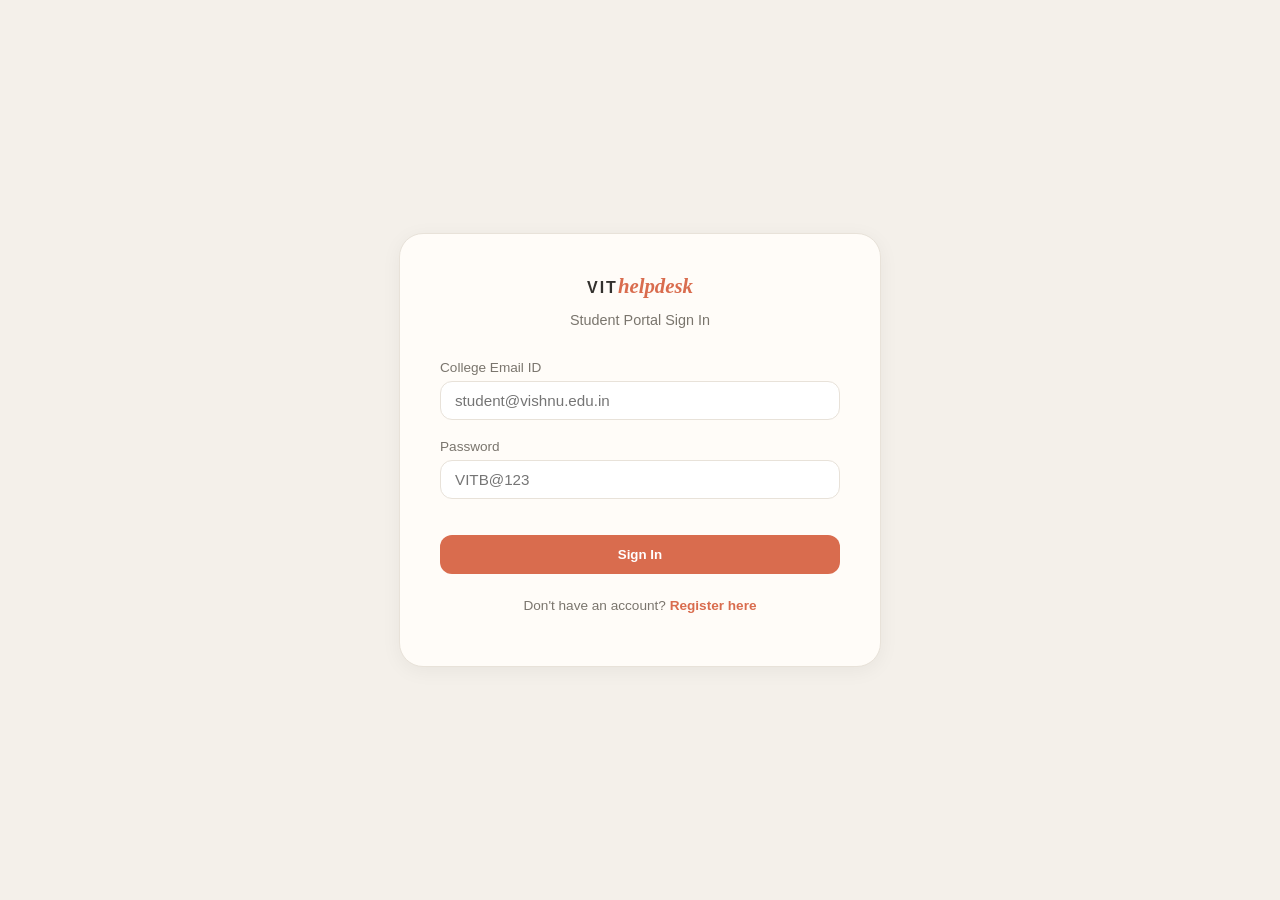
==== frontend/index.html @ 0b266739 "feat: complete helpdesk chatbot with EAPCET 2025 cutoffs and polite conversational flows" ====
<!DOCTYPE html>
<html lang="en">
<head>
    <meta charset="UTF-8">
    <meta name="viewport" content="width=device-width, initial-scale=1.0">
    <title>VIT Helpdesk - Login</title>
    <link rel="stylesheet" href="styles.css">
</head>
<body class="auth-body">
    <div class="auth-card">
        <h2>VIT<span>helpdesk</span></h2>
        <p class="subtitle">Student Portal Sign In</p>
        
        <form id="loginForm">
            <div class="form-group">
                <label>College Email ID</label>
                <input type="email" id="loginEmail" placeholder="student@vishnu.edu.in" required>
            </div>
            <div class="form-group">
                <label>Password</label>
                <input type="password" id="loginPassword" placeholder="VITB@123" required>
            </div>
            <button type="submit" class="auth-btn">Sign In</button>
        </form>
        
        <p class="auth-switch">Don't have an account? <a href="signup.html">Register here</a></p>
    </div>

    <script>
        document.getElementById('loginForm').addEventListener('submit', async (e) => {
            e.preventDefault();
            const email = document.getElementById('loginEmail').value.trim();
            const password = document.getElementById('loginPassword').value;

            try {
                const res = await fetch('http://127.0.0.1:8000/api/login', {
                    method: 'POST',
                    headers: { 'Content-Type': 'application/json' },
                    body: JSON.stringify({ email, password })
                });
                const data = await res.json();
                if (!res.ok) throw new Error(data.detail || 'Login failed');

                localStorage.setItem('vit_logged_in', 'true');
                localStorage.setItem('vit_email', data.email.toLowerCase());
                
                window.location.href = 'chat.html';
            } catch (err) {
                alert(err.message);
            }
        });
    </script>
</body>
</html>
---- frontend/styles.css ----
:root {
    --bg-color: #f4f0ea; 
    --text-main: #33312e;
    --text-muted: #7a756d;
    --header-bg: #fffcf8;
    --bubble-ai: #ffffff;
    --bubble-user: #d96c4e; 
    --text-user: #ffffff;
    --border-light: #e8e2d9;
    --shadow-soft: 0 4px 20px rgba(0,0,0,0.05);
    --input-bg: #ffffff;
}

body {
    font-family: 'Georgia', serif; 
    background-color: var(--bg-color);
    color: var(--text-main);
    margin: 0;
    height: 100vh;
    display: flex;
    flex-direction: column;
}

.app-container {
    display: flex;
    flex-direction: column;
    height: 100%;
    max-width: 900px;
    margin: 0 auto;
    width: 100%;
    box-shadow: var(--shadow-soft);
}

header {
    background-color: var(--header-bg);
    border-bottom: 1px solid var(--border-light);
    padding: 1.2rem 2rem;
    border-radius: 0 0 20px 20px;
}

.header-content {
    display: flex;
    justify-content: space-between;
    align-items: center;
}

.header-actions {
    display: flex;
    gap: 12px;
    align-items: center;
}

h2 {
    font-family: 'Arial', sans-serif;
    text-transform: uppercase;
    letter-spacing: 2px;
    font-size: 1rem;
    font-weight: 700;
    margin: 0;
}

h2 span {
    color: var(--bubble-user);
    font-style: italic;
    font-family: 'Georgia', serif;
    text-transform: lowercase;
    letter-spacing: 0;
    font-size: 1.3rem;
}

.icon-btn, .nav-link {
    background: none;
    border: none;
    color: var(--text-main);
    cursor: pointer;
    text-decoration: none;
    font-family: 'Arial', sans-serif;
    font-size: 0.9rem;
    transition: transform 0.2s;
}
.icon-btn:hover { transform: rotate(15deg); }

main {
    flex: 1;
    overflow-y: auto;
    padding: 2rem;
    display: flex;
    flex-direction: column;
    gap: 1.5rem;
}

.message {
    display: flex;
    align-items: flex-end;
    gap: 1rem;
    max-width: 80%;
}
.ai-message { align-self: flex-start; }
.user-message { align-self: flex-end; flex-direction: row-reverse; }

.avatar {
    width: 35px; height: 35px;
    background-color: var(--border-light);
    border-radius: 50%;
    display: flex; align-items: center; justify-content: center;
    color: var(--text-main); flex-shrink: 0;
}
.user-message .avatar { display: none; }

.bubble {
    padding: 1rem 1.5rem;
    border-radius: 20px;
    font-size: 0.95rem;
    line-height: 1.5;
    box-shadow: var(--shadow-soft);
    font-family: 'Arial', sans-serif;
}
.ai-message .bubble {
    background-color: var(--bubble-ai);
    border-bottom-left-radius: 4px;
    border: 1px solid var(--border-light);
}
.user-message .bubble {
    background-color: var(--bubble-user);
    color: var(--text-user);
    border-bottom-right-radius: 4px;
}

.input-area { padding: 1rem 2rem 1.5rem 2rem; }

.suggestion-chips {
    display: flex;
    gap: 8px;
    margin-bottom: 10px;
    overflow-x: auto;
    padding-bottom: 4px;
}
.chip {
    background-color: var(--bubble-ai);
    border: 1px solid var(--border-light);
    color: var(--text-main);
    padding: 6px 12px;
    border-radius: 16px;
    font-size: 0.85rem;
    cursor: pointer;
    white-space: nowrap;
    transition: background 0.2s;
}
.chip:hover { background-color: var(--bubble-user); color: #fff; border-color: var(--bubble-user); }

.input-wrapper {
    display: flex;
    align-items: flex-end;
    background-color: var(--input-bg);
    border: 1px solid var(--border-light);
    border-radius: 24px;
    padding: 0.5rem 0.5rem 0.5rem 1.5rem;
    box-shadow: var(--shadow-soft);
}

textarea {
    flex: 1; background: none; border: none; color: var(--text-main);
    font-size: 1rem; font-family: 'Arial', sans-serif; resize: none; outline: none; max-height: 150px; padding: 0.5rem 0;
}

.send-btn {
    background-color: var(--bubble-user); color: var(--text-user); border: none; border-radius: 50%;
    width: 40px; height: 40px; display: flex; align-items: center; justify-content: center; cursor: pointer;
    transition: transform 0.2s, box-shadow 0.2s; flex-shrink: 0; margin-left: 10px;
}
.send-btn:hover { transform: translateY(-2px); box-shadow: 0 4px 12px rgba(217, 108, 78, 0.4); }
.send-btn:disabled { background-color: var(--border-light); color: var(--text-muted); cursor: not-allowed; box-shadow: none; transform: none; }

.auth-body { display: flex; align-items: center; justify-content: center; height: 100vh; }
.auth-card { background-color: var(--header-bg); border: 1px solid var(--border-light); padding: 2.5rem; border-radius: 24px; width: 100%; max-width: 400px; box-shadow: var(--shadow-soft); text-align: center; }
.subtitle { color: var(--text-muted); font-size: 0.9rem; margin-bottom: 2rem; font-family: 'Arial', sans-serif; }
.form-group { text-align: left; margin-bottom: 1.2rem; }
.form-group label { display: block; font-size: 0.85rem; font-family: 'Arial', sans-serif; margin-bottom: 6px; color: var(--text-muted); }
.form-group input { width: 100%; padding: 10px 14px; border-radius: 12px; border: 1px solid var(--border-light); background: var(--input-bg); color: var(--text-main); font-size: 0.95rem; outline: none; box-sizing: border-box; }
.auth-btn { width: 100%; background-color: var(--bubble-user); color: #fff; border: none; padding: 12px; border-radius: 12px; font-weight: bold; cursor: pointer; margin-top: 1rem; font-family: 'Arial', sans-serif; transition: opacity 0.2s; }
.auth-btn:hover { opacity: 0.9; }
.auth-switch { margin-top: 1.5rem; font-size: 0.85rem; font-family: 'Arial', sans-serif; color: var(--text-muted); }
.auth-switch a { color: var(--bubble-user); text-decoration: none; font-weight: bold; }

.profile-main { align-items: center; justify-content: center; }
.profile-card { background: var(--header-bg); border: 1px solid var(--border-light); padding: 2.5rem; border-radius: 24px; width: 100%; max-width: 450px; text-align: center; box-shadow: var(--shadow-soft); }
.avatar-large { width: 70px; height: 70px; background: var(--bubble-user); color: #fff; font-size: 1.5rem; font-weight: bold; border-radius: 50%; display: flex; align-items: center; justify-content: center; margin: 0 auto 1rem auto; font-family: 'Arial', sans-serif; }
.profile-stats { display: flex; justify-content: space-around; margin: 1.5rem 0; padding: 1rem 0; border-top: 1px solid var(--border-light); border-bottom: 1px solid var(--border-light); }
.stat-number { display: block; font-size: 1.2rem; font-weight: bold; color: var(--bubble-user); font-family: 'Arial', sans-serif; }
.stat-label { font-size: 0.8rem; color: var(--text-muted); font-family: 'Arial', sans-serif; }
.profile-details { text-align: left; font-family: 'Arial', sans-serif; font-size: 0.9rem; display: flex; flex-direction: column; gap: 8px; margin-bottom: 1.5rem; }
.logout-btn { background-color: #d94e4e !important; }
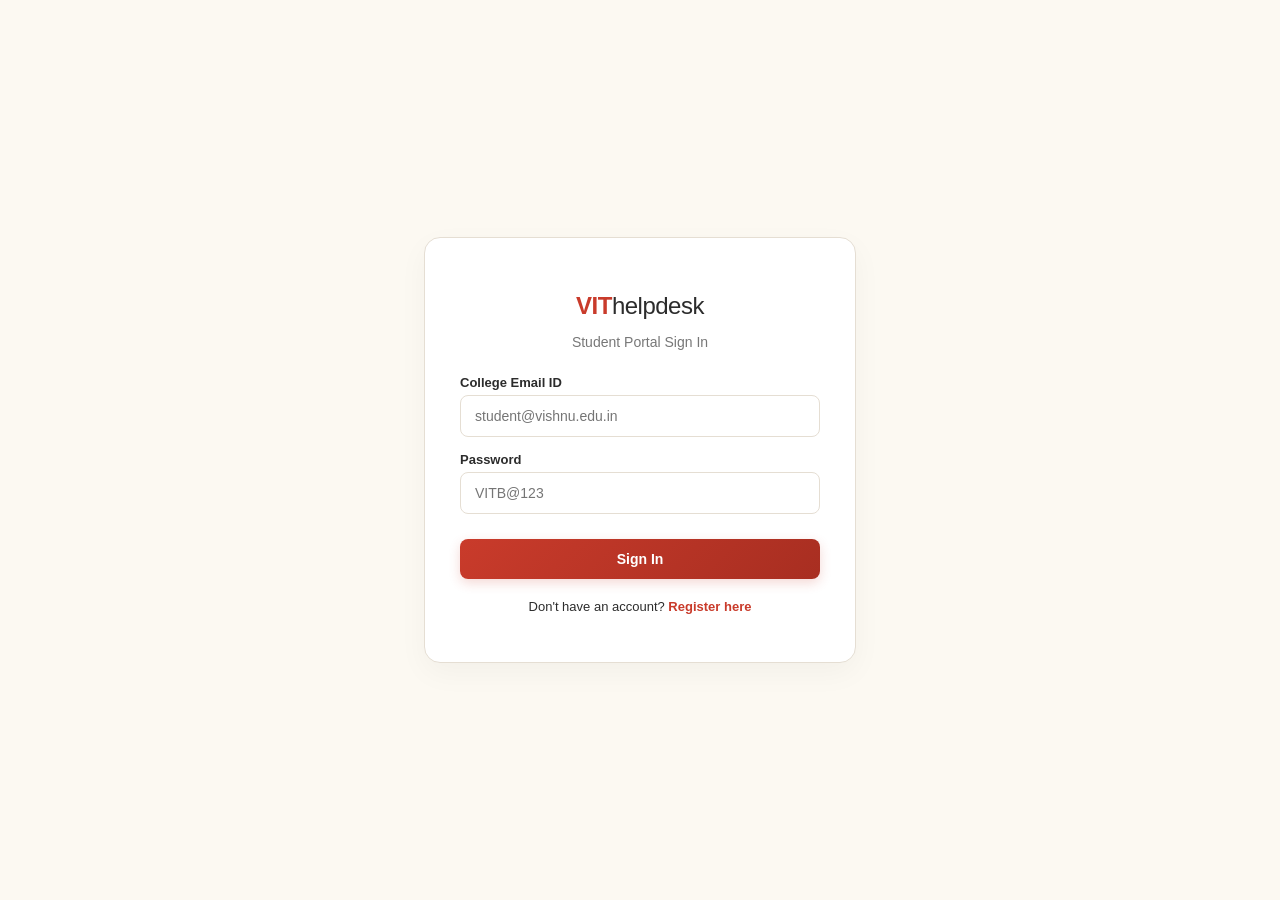
==== commit 34fa5d7e: "Fix chat routing, layout, and session management" ====
--- a/frontend/index.html
+++ b/frontend/index.html
@@ -8,7 +8,7 @@
 </head>
 <body class="auth-body">
     <div class="auth-card">
-        <h2>VIT<span>helpdesk</span></h2>
+        <h2 class="brand-logo">VIT<span>helpdesk</span></h2>
         <p class="subtitle">Student Portal Sign In</p>
         
         <form id="loginForm">
@@ -43,6 +43,7 @@
 
                 localStorage.setItem('vit_logged_in', 'true');
                 localStorage.setItem('vit_email', data.email.toLowerCase());
+                localStorage.setItem('student_email', data.email.toLowerCase());
                 
                 window.location.href = 'chat.html';
             } catch (err) {
--- a/frontend/styles.css
+++ b/frontend/styles.css
@@ -1,192 +1,383 @@
 :root {
-    --bg-color: #f4f0ea; 
-    --text-main: #33312e;
-    --text-muted: #7a756d;
-    --header-bg: #fffcf8;
-    --bubble-ai: #ffffff;
-    --bubble-user: #d96c4e; 
-    --text-user: #ffffff;
-    --border-light: #e8e2d9;
-    --shadow-soft: 0 4px 20px rgba(0,0,0,0.05);
+    --bg-color: #fcf9f2;
+    --card-bg: #ffffff;
+    --text-color: #2c2c2c;
+    --primary: #c93b2b;
+    --primary-gradient: linear-gradient(135deg, #c93b2b 0%, #a82e21 100%);
+    --bot-bg: #f5f1eb;
+    --user-bg: #c93b2b;
+    --user-text: #ffffff;
+    --border-light: #e5ded3;
     --input-bg: #ffffff;
 }
 
+body.dark-mode {
+    --bg-color: #121212;
+    --card-bg: #1e1e1e;
+    --text-color: #e0e0e0;
+    --primary: #e04838;
+    --primary-gradient: linear-gradient(135deg, #e04838 0%, #c93b2b 100%);
+    --bot-bg: #2a2a2a;
+    --user-bg: #e04838;
+    --user-text: #ffffff;
+    --border-light: #333333;
+    --input-bg: #252525;
+}
+
 body {
-    font-family: 'Georgia', serif; 
+    font-family: -apple-system, BlinkMacSystemFont, "Segoe UI", Roboto, Helvetica, Arial, sans-serif;
     background-color: var(--bg-color);
-    color: var(--text-main);
+    color: var(--text-color);
     margin: 0;
+    display: flex;
+    flex-direction: column;
     height: 100vh;
+    transition: background 0.3s, color 0.3s;
+    overflow: hidden;
+}
+
+.brand-logo {
+    font-family: 'Segoe UI', Roboto, sans-serif;
+    font-size: 24px;
+    font-weight: 800;
+    letter-spacing: -0.5px;
+    color: var(--primary);
+}
+
+.brand-logo span {
+    color: var(--text-color);
+    font-weight: 400;
+}
+
+body.dark-mode .brand-logo span {
+    color: #ffffff;
+}
+
+.auth-body {
+    display: flex;
+    justify-content: center;
+    align-items: center;
+    height: 100vh;
+}
+
+.auth-card {
+    background: var(--card-bg);
+    padding: 35px;
+    border-radius: 16px;
+    border: 1px solid var(--border-light);
+    width: 360px;
+    box-shadow: 0 10px 30px rgba(0,0,0,0.04);
+    text-align: center;
+}
+
+.auth-card .brand-logo {
+    margin-bottom: 5px;
+}
+
+.subtitle {
+    font-size: 14px;
+    color: #777;
+    margin-bottom: 25px;
+}
+
+.form-group {
+    margin-bottom: 15px;
+    text-align: left;
+}
+
+.form-group label {
+    display: block;
+    font-size: 13px;
+    margin-bottom: 5px;
+    font-weight: 600;
+}
+
+.form-group input {
+    width: 100%;
+    padding: 12px 14px;
+    border: 1px solid var(--border-light);
+    border-radius: 8px;
+    background: var(--input-bg);
+    color: var(--text-color);
+    box-sizing: border-box;
+    font-size: 14px;
+    outline: none;
+}
+
+.auth-btn {
+    width: 100%;
+    padding: 12px;
+    background: var(--primary-gradient);
+    color: white;
+    border: none;
+    border-radius: 8px;
+    font-weight: bold;
+    cursor: pointer;
+    margin-top: 10px;
+    font-size: 14px;
+    box-shadow: 0 4px 12px rgba(201, 59, 43, 0.2);
+}
+
+.auth-switch {
+    text-align: center;
+    font-size: 13px;
+    margin-top: 20px;
+}
+
+.auth-switch a {
+    color: var(--primary);
+    text-decoration: none;
+    font-weight: 600;
+}
+
+.chat-header {
+    padding: 15px 40px;
+    background: var(--card-bg);
+    border-bottom: 1px solid var(--border-light);
+    display: flex;
+    justify-content: space-between;
+    align-items: center;
+    flex-shrink: 0;
+    z-index: 100;
+}
+
+.header-controls {
+    display: flex;
+    align-items: center;
+    gap: 15px;
+}
+
+.dark-toggle-btn {
+    background: var(--bot-bg);
+    border: 1px solid var(--border-light);
+    color: var(--text-color);
+    padding: 8px 16px;
+    border-radius: 20px;
+    cursor: pointer;
+    font-size: 13px;
+    font-weight: 600;
+    white-space: nowrap;
+}
+
+.profile-icon-btn {
+    background: var(--bot-bg);
+    border: 1px solid var(--border-light);
+    width: 40px;
+    height: 40px;
+    border-radius: 50%;
+    display: flex;
+    align-items: center;
+    justify-content: center;
+    cursor: pointer;
+    color: var(--primary);
+    flex-shrink: 0;
+}
+
+.app-container {
     display: flex;
     flex-direction: column;
-}
-
-.app-container {
+    height: 100vh;
+    width: 100vw;
+}
+
+.chat-container {
+    flex: 1;
+    max-width: 100% !important;
+    width: 100% !important;
+    margin: 0 !important;
+    border-radius: 0 !important;
+    border: none !important;
     display: flex;
     flex-direction: column;
-    height: 100%;
-    max-width: 900px;
-    margin: 0 auto;
-    width: 100%;
-    box-shadow: var(--shadow-soft);
-}
-
-header {
-    background-color: var(--header-bg);
-    border-bottom: 1px solid var(--border-light);
-    padding: 1.2rem 2rem;
-    border-radius: 0 0 20px 20px;
-}
-
-.header-content {
-    display: flex;
-    justify-content: space-between;
-    align-items: center;
-}
-
-.header-actions {
+    box-shadow: none !important;
+}
+
+.chat-box {
+    flex: 1;
+    padding: 25px 40px;
+    overflow-y: auto;
+    display: flex;
+    flex-direction: column;
+    gap: 18px;
+    background: var(--card-bg);
+}
+
+.message {
+    max-width: 80%;
+    padding: 15px 20px;
+    border-radius: 14px;
+    line-height: 1.6;
+    font-size: 14px;
+    white-space: pre-line;
+}
+
+.message.bot {
+    background-color: var(--bot-bg);
+    color: var(--text-color);
+    align-self: flex-start;
+    border-bottom-left-radius: 4px;
+    border: 1px solid var(--border-light);
+}
+
+.message.user {
+    background: var(--primary-gradient);
+    color: var(--user-text);
+    align-self: flex-end;
+    border-bottom-right-radius: 4px;
+}
+
+.quick-replies {
+    padding: 12px 40px;
+    display: flex;
+    gap: 10px;
+    flex-wrap: wrap;
+    background: var(--card-bg);
+    border-top: 1px solid var(--border-light);
+    flex-shrink: 0;
+}
+
+.quick-btn {
+    background: var(--bot-bg);
+    color: var(--text-color);
+    border: 1px solid var(--border-light);
+    padding: 7px 16px;
+    border-radius: 20px;
+    font-size: 12px;
+    font-weight: 500;
+    cursor: pointer;
+}
+
+.quick-btn:hover {
+    border-color: var(--primary);
+    color: var(--primary);
+}
+
+.chat-input-area {
+    padding: 18px 40px;
+    background: var(--card-bg);
+    border-top: 1px solid var(--border-light);
     display: flex;
     gap: 12px;
     align-items: center;
-}
-
-h2 {
-    font-family: 'Arial', sans-serif;
-    text-transform: uppercase;
-    letter-spacing: 2px;
-    font-size: 1rem;
-    font-weight: 700;
-    margin: 0;
-}
-
-h2 span {
-    color: var(--bubble-user);
-    font-style: italic;
-    font-family: 'Georgia', serif;
-    text-transform: lowercase;
-    letter-spacing: 0;
-    font-size: 1.3rem;
-}
-
-.icon-btn, .nav-link {
-    background: none;
+    flex-shrink: 0;
+}
+
+.chat-input-area input {
+    flex: 1;
+    padding: 14px 18px;
+    border-radius: 12px;
+    border: 1px solid var(--border-light);
+    background: var(--bot-bg);
+    color: var(--text-color);
+    outline: none;
+    font-size: 14px;
+}
+
+.chat-input-area button {
+    background: var(--primary-gradient);
+    color: white;
     border: none;
-    color: var(--text-main);
-    cursor: pointer;
+    width: 45px;
+    height: 45px;
+    border-radius: 12px;
+    cursor: pointer;
+    display: flex;
+    align-items: center;
+    justify-content: center;
+    flex-shrink: 0;
+}
+
+.profile-main {
+    display: flex;
+    justify-content: center;
+    align-items: center;
+    padding: 30px 0;
+    flex: 1;
+}
+
+.profile-card {
+    background: var(--card-bg);
+    padding: 35px;
+    border-radius: 16px;
+    border: 1px solid var(--border-light);
+    width: 400px;
+    text-align: center;
+    box-shadow: 0 10px 30px rgba(0,0,0,0.04);
+}
+
+.avatar-large {
+    width: 75px;
+    height: 75px;
+    background: var(--primary-gradient);
+    color: white;
+    font-size: 24px;
+    font-weight: bold;
+    display: flex;
+    align-items: center;
+    justify-content: center;
+    border-radius: 50%;
+    margin: 0 auto 15px auto;
+}
+
+.profile-stats {
+    display: flex;
+    justify-content: space-around;
+    margin-bottom: 20px;
+    background: var(--bot-bg);
+    padding: 14px;
+    border-radius: 12px;
+    border: 1px solid var(--border-light);
+}
+
+.stat-number {
+    display: block;
+    font-size: 18px;
+    font-weight: bold;
+    color: var(--primary);
+}
+
+.stat-label {
+    font-size: 12px;
+    color: #777;
+}
+
+.profile-details {
+    text-align: left;
+    font-size: 14px;
+    margin-bottom: 20px;
+    line-height: 1.8;
+}
+
+.nav-link {
     text-decoration: none;
-    font-family: 'Arial', sans-serif;
-    font-size: 0.9rem;
-    transition: transform 0.2s;
-}
-.icon-btn:hover { transform: rotate(15deg); }
-
-main {
-    flex: 1;
-    overflow-y: auto;
-    padding: 2rem;
-    display: flex;
-    flex-direction: column;
-    gap: 1.5rem;
-}
-
-.message {
-    display: flex;
-    align-items: flex-end;
-    gap: 1rem;
-    max-width: 80%;
-}
-.ai-message { align-self: flex-start; }
-.user-message { align-self: flex-end; flex-direction: row-reverse; }
-
-.avatar {
-    width: 35px; height: 35px;
-    background-color: var(--border-light);
-    border-radius: 50%;
-    display: flex; align-items: center; justify-content: center;
-    color: var(--text-main); flex-shrink: 0;
-}
-.user-message .avatar { display: none; }
-
-.bubble {
-    padding: 1rem 1.5rem;
-    border-radius: 20px;
-    font-size: 0.95rem;
-    line-height: 1.5;
-    box-shadow: var(--shadow-soft);
-    font-family: 'Arial', sans-serif;
-}
-.ai-message .bubble {
-    background-color: var(--bubble-ai);
-    border-bottom-left-radius: 4px;
-    border: 1px solid var(--border-light);
-}
-.user-message .bubble {
-    background-color: var(--bubble-user);
-    color: var(--text-user);
-    border-bottom-right-radius: 4px;
-}
-
-.input-area { padding: 1rem 2rem 1.5rem 2rem; }
-
-.suggestion-chips {
-    display: flex;
-    gap: 8px;
-    margin-bottom: 10px;
-    overflow-x: auto;
-    padding-bottom: 4px;
-}
-.chip {
-    background-color: var(--bubble-ai);
-    border: 1px solid var(--border-light);
-    color: var(--text-main);
-    padding: 6px 12px;
-    border-radius: 16px;
-    font-size: 0.85rem;
-    cursor: pointer;
-    white-space: nowrap;
-    transition: background 0.2s;
-}
-.chip:hover { background-color: var(--bubble-user); color: #fff; border-color: var(--bubble-user); }
-
-.input-wrapper {
-    display: flex;
-    align-items: flex-end;
-    background-color: var(--input-bg);
-    border: 1px solid var(--border-light);
-    border-radius: 24px;
-    padding: 0.5rem 0.5rem 0.5rem 1.5rem;
-    box-shadow: var(--shadow-soft);
-}
-
-textarea {
-    flex: 1; background: none; border: none; color: var(--text-main);
-    font-size: 1rem; font-family: 'Arial', sans-serif; resize: none; outline: none; max-height: 150px; padding: 0.5rem 0;
-}
-
-.send-btn {
-    background-color: var(--bubble-user); color: var(--text-user); border: none; border-radius: 50%;
-    width: 40px; height: 40px; display: flex; align-items: center; justify-content: center; cursor: pointer;
-    transition: transform 0.2s, box-shadow 0.2s; flex-shrink: 0; margin-left: 10px;
-}
-.send-btn:hover { transform: translateY(-2px); box-shadow: 0 4px 12px rgba(217, 108, 78, 0.4); }
-.send-btn:disabled { background-color: var(--border-light); color: var(--text-muted); cursor: not-allowed; box-shadow: none; transform: none; }
-
-.auth-body { display: flex; align-items: center; justify-content: center; height: 100vh; }
-.auth-card { background-color: var(--header-bg); border: 1px solid var(--border-light); padding: 2.5rem; border-radius: 24px; width: 100%; max-width: 400px; box-shadow: var(--shadow-soft); text-align: center; }
-.subtitle { color: var(--text-muted); font-size: 0.9rem; margin-bottom: 2rem; font-family: 'Arial', sans-serif; }
-.form-group { text-align: left; margin-bottom: 1.2rem; }
-.form-group label { display: block; font-size: 0.85rem; font-family: 'Arial', sans-serif; margin-bottom: 6px; color: var(--text-muted); }
-.form-group input { width: 100%; padding: 10px 14px; border-radius: 12px; border: 1px solid var(--border-light); background: var(--input-bg); color: var(--text-main); font-size: 0.95rem; outline: none; box-sizing: border-box; }
-.auth-btn { width: 100%; background-color: var(--bubble-user); color: #fff; border: none; padding: 12px; border-radius: 12px; font-weight: bold; cursor: pointer; margin-top: 1rem; font-family: 'Arial', sans-serif; transition: opacity 0.2s; }
-.auth-btn:hover { opacity: 0.9; }
-.auth-switch { margin-top: 1.5rem; font-size: 0.85rem; font-family: 'Arial', sans-serif; color: var(--text-muted); }
-.auth-switch a { color: var(--bubble-user); text-decoration: none; font-weight: bold; }
-
-.profile-main { align-items: center; justify-content: center; }
-.profile-card { background: var(--header-bg); border: 1px solid var(--border-light); padding: 2.5rem; border-radius: 24px; width: 100%; max-width: 450px; text-align: center; box-shadow: var(--shadow-soft); }
-.avatar-large { width: 70px; height: 70px; background: var(--bubble-user); color: #fff; font-size: 1.5rem; font-weight: bold; border-radius: 50%; display: flex; align-items: center; justify-content: center; margin: 0 auto 1rem auto; font-family: 'Arial', sans-serif; }
-.profile-stats { display: flex; justify-content: space-around; margin: 1.5rem 0; padding: 1rem 0; border-top: 1px solid var(--border-light); border-bottom: 1px solid var(--border-light); }
-.stat-number { display: block; font-size: 1.2rem; font-weight: bold; color: var(--bubble-user); font-family: 'Arial', sans-serif; }
-.stat-label { font-size: 0.8rem; color: var(--text-muted); font-family: 'Arial', sans-serif; }
-.profile-details { text-align: left; font-family: 'Arial', sans-serif; font-size: 0.9rem; display: flex; flex-direction: column; gap: 8px; margin-bottom: 1.5rem; }
-.logout-btn { background-color: #d94e4e !important; }+    font-weight: 600;
+    color: var(--primary);
+}
+
+.logout-btn {
+    background: #d9534f !important;
+    box-shadow: none !important;
+    margin-top: 10px;
+}
+
+body.dark-mode .chat-container,
+body.dark-mode header.chat-header,
+body.dark-mode .chat-box,
+body.dark-mode .quick-replies,
+body.dark-mode .chat-input-area {
+    background-color: #1e1e1e !important;
+    border-color: #333333 !important;
+}
+body.dark-mode input {
+    background-color: #2a2a2a !important;
+    color: #ffffff !important;
+}
+body.dark-mode .message.bot {
+    background-color: #2d2d2d !important;
+    color: #e0e0e0 !important;
+}
+body.dark-mode .quick-btn {
+    background: #2a2a2a !important;
+    color: #e0e0e0 !important;
+    border-color: #444444 !important;
+}
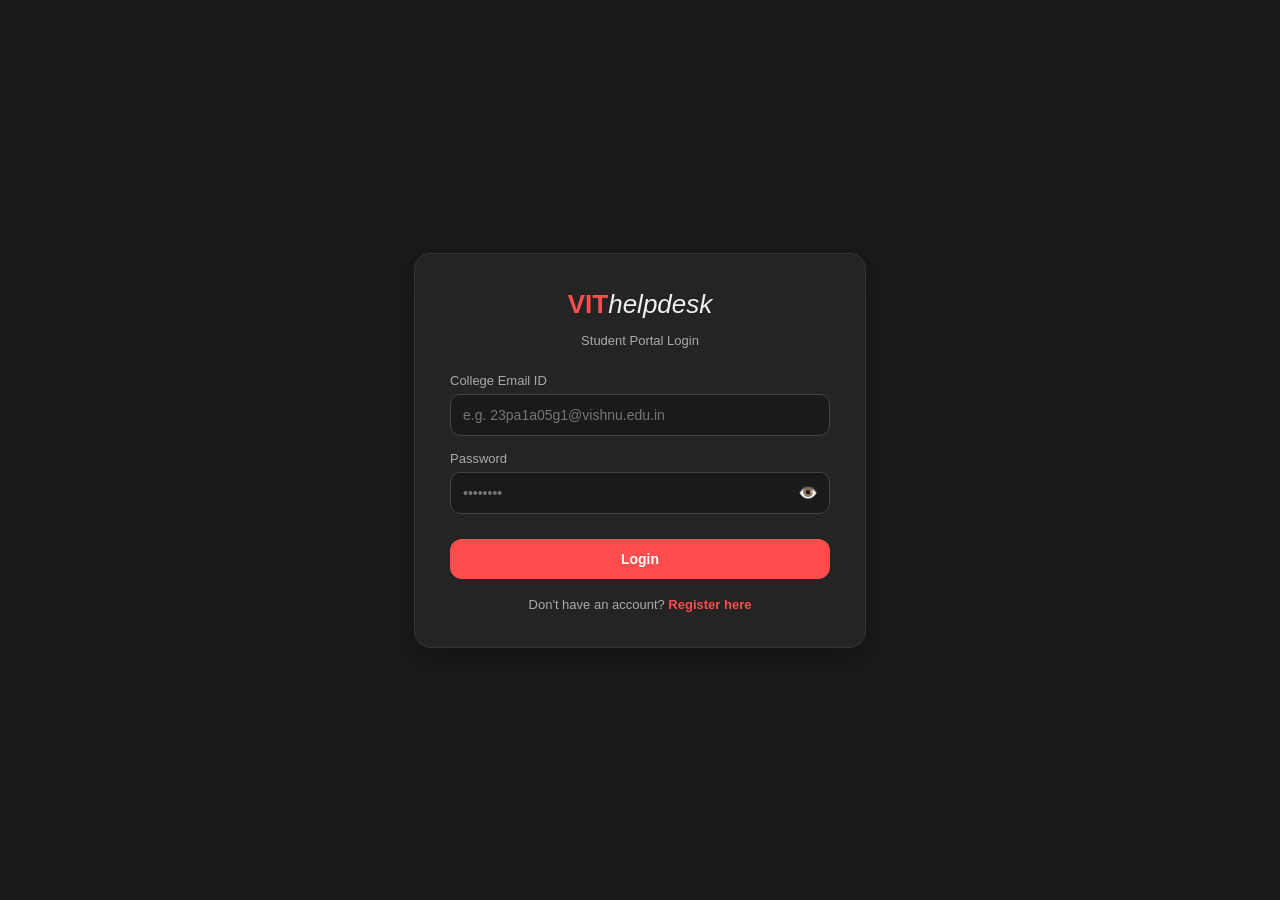
==== commit 24d58e90: "Add updated chatbot features, ticket management, and authentication fixes" ====
--- a/frontend/index.html
+++ b/frontend/index.html
@@ -1,55 +1,195 @@
 <!DOCTYPE html>
-<html lang="en">
+<html lang="en" data-theme="dark">
 <head>
     <meta charset="UTF-8">
     <meta name="viewport" content="width=device-width, initial-scale=1.0">
-    <title>VIT Helpdesk - Login</title>
+    <title>Login - VIThelpdesk</title>
+    <script>
+        const storedTheme = localStorage.getItem('vit_theme') || 'dark';
+        document.documentElement.setAttribute('data-theme', storedTheme);
+    </script>
     <link rel="stylesheet" href="styles.css">
+    <style>
+        body {
+            display: flex;
+            justify-content: center;
+            align-items: center;
+            height: 100vh;
+            margin: 0;
+            background-color: var(--bg-color);
+            color: var(--text-color);
+        }
+        .login-card {
+            background-color: var(--card-bg);
+            border: 1px solid var(--border-light);
+            padding: 35px;
+            border-radius: 16px;
+            width: 100%;
+            max-width: 380px;
+            box-shadow: 0 8px 24px rgba(0,0,0,0.3);
+            text-align: center;
+        }
+        .brand-logo {
+            font-size: 26px;
+            font-weight: 800;
+            color: #ff4d4d;
+            margin-bottom: 5px;
+        }
+        .brand-logo span {
+            color: var(--text-color);
+            font-style: italic;
+            font-weight: 400;
+        }
+        .form-group {
+            margin-bottom: 15px;
+            text-align: left;
+        }
+        .form-group label {
+            display: block;
+            font-size: 13px;
+            color: var(--text-muted);
+            margin-bottom: 6px;
+        }
+        .password-wrapper {
+            position: relative;
+            display: flex;
+            align-items: center;
+        }
+        input {
+            width: 100%;
+            padding: 12px;
+            padding-right: 40px;
+            border-radius: 10px;
+            border: 1px solid var(--input-border);
+            background-color: var(--input-bg);
+            color: var(--text-color);
+            box-sizing: border-box;
+            font-size: 14px;
+        }
+        input:focus {
+            outline: none;
+            border-color: #ff4d4d;
+        }
+        .eye-btn {
+            position: absolute;
+            right: 12px;
+            background: none;
+            border: none;
+            cursor: pointer;
+            color: var(--text-muted);
+            font-size: 16px;
+            padding: 0;
+            display: flex;
+            align-items: center;
+        }
+        .eye-btn:hover {
+            color: #ff4d4d;
+        }
+        .auth-btn {
+            width: 100%;
+            background-color: #ff4d4d;
+            color: white;
+            border: none;
+            padding: 12px;
+            border-radius: 12px;
+            cursor: pointer;
+            font-weight: bold;
+            font-size: 14px;
+            margin-top: 10px;
+        }
+        .auth-btn:hover {
+            background-color: #e03b3b;
+        }
+        .register-link {
+            margin-top: 18px;
+            font-size: 13px;
+            color: var(--text-muted);
+        }
+        .register-link a {
+            color: #ff4d4d;
+            text-decoration: none;
+            font-weight: 600;
+        }
+        .register-link a:hover {
+            text-decoration: underline;
+        }
+    </style>
 </head>
-<body class="auth-body">
-    <div class="auth-card">
-        <h2 class="brand-logo">VIT<span>helpdesk</span></h2>
-        <p class="subtitle">Student Portal Sign In</p>
+<body>
+
+    <div class="login-card">
+        <div class="brand-logo">VIT<span>helpdesk</span></div>
+        <p class="text-muted" style="margin-bottom: 25px;">Student Portal Login</p>
         
-        <form id="loginForm">
+        <form id="loginForm" onsubmit="handleLogin(event)">
             <div class="form-group">
                 <label>College Email ID</label>
-                <input type="email" id="loginEmail" placeholder="student@vishnu.edu.in" required>
+                <input type="email" id="loginEmail" placeholder="e.g. 23pa1a05g1@vishnu.edu.in" required>
             </div>
             <div class="form-group">
                 <label>Password</label>
-                <input type="password" id="loginPassword" placeholder="VITB@123" required>
+                <div class="password-wrapper">
+                    <input type="password" id="loginPassword" placeholder="••••••••" required>
+                    <button type="button" class="eye-btn" id="toggleEyeBtn" onclick="togglePasswordVisibility()">👁️</button>
+                </div>
             </div>
-            <button type="submit" class="auth-btn">Sign In</button>
+            <button type="submit" class="auth-btn">Login</button>
         </form>
-        
-        <p class="auth-switch">Don't have an account? <a href="signup.html">Register here</a></p>
+
+        <div class="register-link">
+            Don't have an account? <a href="signup.html">Register here</a>
+        </div>
     </div>
 
     <script>
-        document.getElementById('loginForm').addEventListener('submit', async (e) => {
-            e.preventDefault();
-            const email = document.getElementById('loginEmail').value.trim();
-            const password = document.getElementById('loginPassword').value;
+        function togglePasswordVisibility() {
+            const passwordInput = document.getElementById('loginPassword');
+            const eyeBtn = document.getElementById('toggleEyeBtn');
+            
+            if (passwordInput.type === 'password') {
+                passwordInput.type = 'text';
+                eyeBtn.innerText = '🙈';
+            } else {
+                passwordInput.type = 'password';
+                eyeBtn.innerText = '👁️';
+            }
+        }
+
+        async function handleLogin(event) {
+            event.preventDefault();
+            
+            const emailInput = document.getElementById('loginEmail');
+            const passwordInput = document.getElementById('loginPassword');
+            
+            if (!emailInput || !passwordInput) {
+                alert("Form fields not found!");
+                return;
+            }
+
+            const email = emailInput.value.trim().toLowerCase();
+            const password = passwordInput.value.trim();
 
             try {
-                const res = await fetch('http://127.0.0.1:8000/api/login', {
+                const response = await fetch('http://127.0.0.1:8000/api/login', {
                     method: 'POST',
                     headers: { 'Content-Type': 'application/json' },
                     body: JSON.stringify({ email, password })
                 });
-                const data = await res.json();
-                if (!res.ok) throw new Error(data.detail || 'Login failed');
 
-                localStorage.setItem('vit_logged_in', 'true');
-                localStorage.setItem('vit_email', data.email.toLowerCase());
-                localStorage.setItem('student_email', data.email.toLowerCase());
+                const data = await response.json();
                 
-                window.location.href = 'chat.html';
+                if (response.ok && data.success) {
+                    localStorage.setItem('student_email', email);
+                    localStorage.setItem('vit_email', email);
+                    window.location.href = 'chat.html';
+                } else {
+                    alert(data.detail || 'Invalid email or password.');
+                }
             } catch (err) {
-                alert(err.message);
+                console.error('Login error:', err);
+                alert('Could not connect to backend server. Make sure FastAPI is running.');
             }
-        });
+        }
     </script>
 </body>
 </html>
--- a/frontend/styles.css
+++ b/frontend/styles.css
@@ -1,383 +1,173 @@
-:root {
-    --bg-color: #fcf9f2;
-    --card-bg: #ffffff;
-    --text-color: #2c2c2c;
-    --primary: #c93b2b;
-    --primary-gradient: linear-gradient(135deg, #c93b2b 0%, #a82e21 100%);
-    --bot-bg: #f5f1eb;
-    --user-bg: #c93b2b;
-    --user-text: #ffffff;
-    --border-light: #e5ded3;
-    --input-bg: #ffffff;
+:root, [data-theme="dark"] {
+    --bg-color: #1a1a1a;
+    --card-bg: #242424;
+    --text-color: #f0f0f0;
+    --text-muted: #aaa;
+    --border-light: #333;
+    --input-bg: #1a1a1a;
+    --input-border: #444;
 }
 
-body.dark-mode {
-    --bg-color: #121212;
-    --card-bg: #1e1e1e;
-    --text-color: #e0e0e0;
-    --primary: #e04838;
-    --primary-gradient: linear-gradient(135deg, #e04838 0%, #c93b2b 100%);
-    --bot-bg: #2a2a2a;
-    --user-bg: #e04838;
-    --user-text: #ffffff;
-    --border-light: #333333;
-    --input-bg: #252525;
+[data-theme="light"] {
+    --bg-color: #f4f6f9;
+    --card-bg: #ffffff;
+    --text-color: #333333;
+    --text-muted: #666;
+    --border-light: #e0e0e0;
+    --input-bg: #ffffff;
+    --input-border: #ccc;
 }
 
 body {
-    font-family: -apple-system, BlinkMacSystemFont, "Segoe UI", Roboto, Helvetica, Arial, sans-serif;
+    font-family: 'Segoe UI', Tahoma, Geneva, Verdana, sans-serif;
     background-color: var(--bg-color);
     color: var(--text-color);
     margin: 0;
-    display: flex;
-    flex-direction: column;
-    height: 100vh;
+    padding: 0;
     transition: background 0.3s, color 0.3s;
-    overflow: hidden;
-}
-
-.brand-logo {
-    font-family: 'Segoe UI', Roboto, sans-serif;
-    font-size: 24px;
-    font-weight: 800;
-    letter-spacing: -0.5px;
-    color: var(--primary);
-}
-
-.brand-logo span {
-    color: var(--text-color);
-    font-weight: 400;
-}
-
-body.dark-mode .brand-logo span {
-    color: #ffffff;
-}
-
-.auth-body {
-    display: flex;
-    justify-content: center;
-    align-items: center;
-    height: 100vh;
-}
-
-.auth-card {
-    background: var(--card-bg);
-    padding: 35px;
-    border-radius: 16px;
-    border: 1px solid var(--border-light);
-    width: 360px;
-    box-shadow: 0 10px 30px rgba(0,0,0,0.04);
-    text-align: center;
-}
-
-.auth-card .brand-logo {
-    margin-bottom: 5px;
-}
-
-.subtitle {
-    font-size: 14px;
-    color: #777;
-    margin-bottom: 25px;
-}
-
-.form-group {
-    margin-bottom: 15px;
-    text-align: left;
-}
-
-.form-group label {
-    display: block;
-    font-size: 13px;
-    margin-bottom: 5px;
-    font-weight: 600;
-}
-
-.form-group input {
-    width: 100%;
-    padding: 12px 14px;
-    border: 1px solid var(--border-light);
-    border-radius: 8px;
-    background: var(--input-bg);
-    color: var(--text-color);
-    box-sizing: border-box;
-    font-size: 14px;
-    outline: none;
-}
-
-.auth-btn {
-    width: 100%;
-    padding: 12px;
-    background: var(--primary-gradient);
-    color: white;
-    border: none;
-    border-radius: 8px;
-    font-weight: bold;
-    cursor: pointer;
-    margin-top: 10px;
-    font-size: 14px;
-    box-shadow: 0 4px 12px rgba(201, 59, 43, 0.2);
-}
-
-.auth-switch {
-    text-align: center;
-    font-size: 13px;
-    margin-top: 20px;
-}
-
-.auth-switch a {
-    color: var(--primary);
-    text-decoration: none;
-    font-weight: 600;
-}
-
-.chat-header {
-    padding: 15px 40px;
-    background: var(--card-bg);
-    border-bottom: 1px solid var(--border-light);
-    display: flex;
-    justify-content: space-between;
-    align-items: center;
-    flex-shrink: 0;
-    z-index: 100;
-}
-
-.header-controls {
-    display: flex;
-    align-items: center;
-    gap: 15px;
-}
-
-.dark-toggle-btn {
-    background: var(--bot-bg);
-    border: 1px solid var(--border-light);
-    color: var(--text-color);
-    padding: 8px 16px;
-    border-radius: 20px;
-    cursor: pointer;
-    font-size: 13px;
-    font-weight: 600;
-    white-space: nowrap;
-}
-
-.profile-icon-btn {
-    background: var(--bot-bg);
-    border: 1px solid var(--border-light);
-    width: 40px;
-    height: 40px;
-    border-radius: 50%;
-    display: flex;
-    align-items: center;
-    justify-content: center;
-    cursor: pointer;
-    color: var(--primary);
-    flex-shrink: 0;
 }
 
 .app-container {
     display: flex;
     flex-direction: column;
-    height: 100vh;
-    width: 100vw;
+    min-height: 100vh;
 }
 
-.chat-container {
-    flex: 1;
-    max-width: 100% !important;
-    width: 100% !important;
-    margin: 0 !important;
-    border-radius: 0 !important;
-    border: none !important;
+.chat-header {
+    padding: 20px 30px;
+    background-color: var(--card-bg);
+    border-bottom: 1px solid var(--border-light);
     display: flex;
-    flex-direction: column;
-    box-shadow: none !important;
+    justify-content: space-between;
+    align-items: center;
 }
 
-.chat-box {
-    flex: 1;
-    padding: 25px 40px;
-    overflow-y: auto;
-    display: flex;
-    flex-direction: column;
-    gap: 18px;
-    background: var(--card-bg);
+.brand-logo {
+    color: #ff4d4d;
+    font-weight: 800;
 }
 
-.message {
-    max-width: 80%;
-    padding: 15px 20px;
-    border-radius: 14px;
-    line-height: 1.6;
-    font-size: 14px;
-    white-space: pre-line;
+.brand-logo span {
+    color: var(--text-color);
+    font-style: italic;
+    font-weight: 400;
 }
 
-.message.bot {
-    background-color: var(--bot-bg);
+.nav-link {
     color: var(--text-color);
-    align-self: flex-start;
-    border-bottom-left-radius: 4px;
-    border: 1px solid var(--border-light);
+    text-decoration: none;
+    font-weight: 600;
 }
 
-.message.user {
-    background: var(--primary-gradient);
-    color: var(--user-text);
-    align-self: flex-end;
-    border-bottom-right-radius: 4px;
+.profile-main {
+    flex: 1;
+    display: flex;
+    justify-content: center;
+    align-items: center;
+    padding: 20px;
 }
 
-.quick-replies {
-    padding: 12px 40px;
-    display: flex;
-    gap: 10px;
-    flex-wrap: wrap;
-    background: var(--card-bg);
-    border-top: 1px solid var(--border-light);
-    flex-shrink: 0;
+.profile-card {
+    background-color: var(--card-bg);
+    border: 1px solid var(--border-light);
+    padding: 30px;
+    border-radius: 16px;
+    width: 100%;
+    max-width: 400px;
+    box-shadow: 0 8px 24px rgba(0,0,0,0.2);
+    text-align: center;
 }
 
-.quick-btn {
-    background: var(--bot-bg);
-    color: var(--text-color);
-    border: 1px solid var(--border-light);
-    padding: 7px 16px;
-    border-radius: 20px;
-    font-size: 12px;
-    font-weight: 500;
-    cursor: pointer;
-}
-
-.quick-btn:hover {
-    border-color: var(--primary);
-    color: var(--primary);
-}
-
-.chat-input-area {
-    padding: 18px 40px;
-    background: var(--card-bg);
-    border-top: 1px solid var(--border-light);
-    display: flex;
-    gap: 12px;
-    align-items: center;
-    flex-shrink: 0;
-}
-
-.chat-input-area input {
-    flex: 1;
-    padding: 14px 18px;
-    border-radius: 12px;
-    border: 1px solid var(--border-light);
-    background: var(--bot-bg);
-    color: var(--text-color);
-    outline: none;
-    font-size: 14px;
-}
-
-.chat-input-area button {
-    background: var(--primary-gradient);
+.avatar-large {
+    width: 70px;
+    height: 70px;
+    background: linear-gradient(135deg, #ff4d4d, #b30000);
     color: white;
-    border: none;
-    width: 45px;
-    height: 45px;
-    border-radius: 12px;
-    cursor: pointer;
+    font-size: 24px;
+    font-weight: bold;
+    border-radius: 50%;
     display: flex;
     align-items: center;
     justify-content: center;
-    flex-shrink: 0;
+    margin: 0 auto 15px auto;
 }
 
-.profile-main {
-    display: flex;
-    justify-content: center;
-    align-items: center;
-    padding: 30px 0;
-    flex: 1;
-}
-
-.profile-card {
-    background: var(--card-bg);
-    padding: 35px;
-    border-radius: 16px;
-    border: 1px solid var(--border-light);
-    width: 400px;
-    text-align: center;
-    box-shadow: 0 10px 30px rgba(0,0,0,0.04);
-}
-
-.avatar-large {
-    width: 75px;
-    height: 75px;
-    background: var(--primary-gradient);
-    color: white;
-    font-size: 24px;
-    font-weight: bold;
-    display: flex;
-    align-items: center;
-    justify-content: center;
-    border-radius: 50%;
-    margin: 0 auto 15px auto;
+.text-muted {
+    color: var(--text-muted);
+    font-size: 13px;
 }
 
 .profile-stats {
     display: flex;
     justify-content: space-around;
-    margin-bottom: 20px;
-    background: var(--bot-bg);
-    padding: 14px;
+    margin: 20px 0;
+    background: var(--bg-color);
+    padding: 12px;
     border-radius: 12px;
     border: 1px solid var(--border-light);
 }
 
+.stat-box {
+    display: flex;
+    flex-direction: column;
+}
+
 .stat-number {
-    display: block;
     font-size: 18px;
     font-weight: bold;
-    color: var(--primary);
+    color: #ff4d4d;
 }
 
 .stat-label {
-    font-size: 12px;
-    color: #777;
+    font-size: 11px;
+    color: var(--text-muted);
 }
 
 .profile-details {
     text-align: left;
     font-size: 14px;
-    margin-bottom: 20px;
-    line-height: 1.8;
+    margin: 15px 0;
 }
 
-.nav-link {
-    text-decoration: none;
-    font-weight: 600;
-    color: var(--primary);
+.profile-details p {
+    margin: 6px 0;
+}
+
+input {
+    width: 100%;
+    padding: 12px;
+    border-radius: 10px;
+    border: 1px solid var(--input-border);
+    background-color: var(--input-bg);
+    color: var(--text-color);
+    box-sizing: border-box;
+}
+
+input:focus {
+    outline: none;
+    border-color: #ff4d4d;
+}
+
+.auth-btn {
+    background-color: #ff4d4d;
+    color: white;
+    border: none;
+    padding: 12px;
+    border-radius: 12px;
+    cursor: pointer;
+    font-weight: bold;
+    width: 100%;
+    margin-top: 10px;
+}
+
+.auth-btn:hover {
+    background-color: #e03b3b;
 }
 
 .logout-btn {
-    background: #d9534f !important;
-    box-shadow: none !important;
-    margin-top: 10px;
+    background-color: #333;
+    color: #ff6b6b;
 }
-
-body.dark-mode .chat-container,
-body.dark-mode header.chat-header,
-body.dark-mode .chat-box,
-body.dark-mode .quick-replies,
-body.dark-mode .chat-input-area {
-    background-color: #1e1e1e !important;
-    border-color: #333333 !important;
-}
-body.dark-mode input {
-    background-color: #2a2a2a !important;
-    color: #ffffff !important;
-}
-body.dark-mode .message.bot {
-    background-color: #2d2d2d !important;
-    color: #e0e0e0 !important;
-}
-body.dark-mode .quick-btn {
-    background: #2a2a2a !important;
-    color: #e0e0e0 !important;
-    border-color: #444444 !important;
+.logout-btn:hover {
+    background-color: #444;
 }
